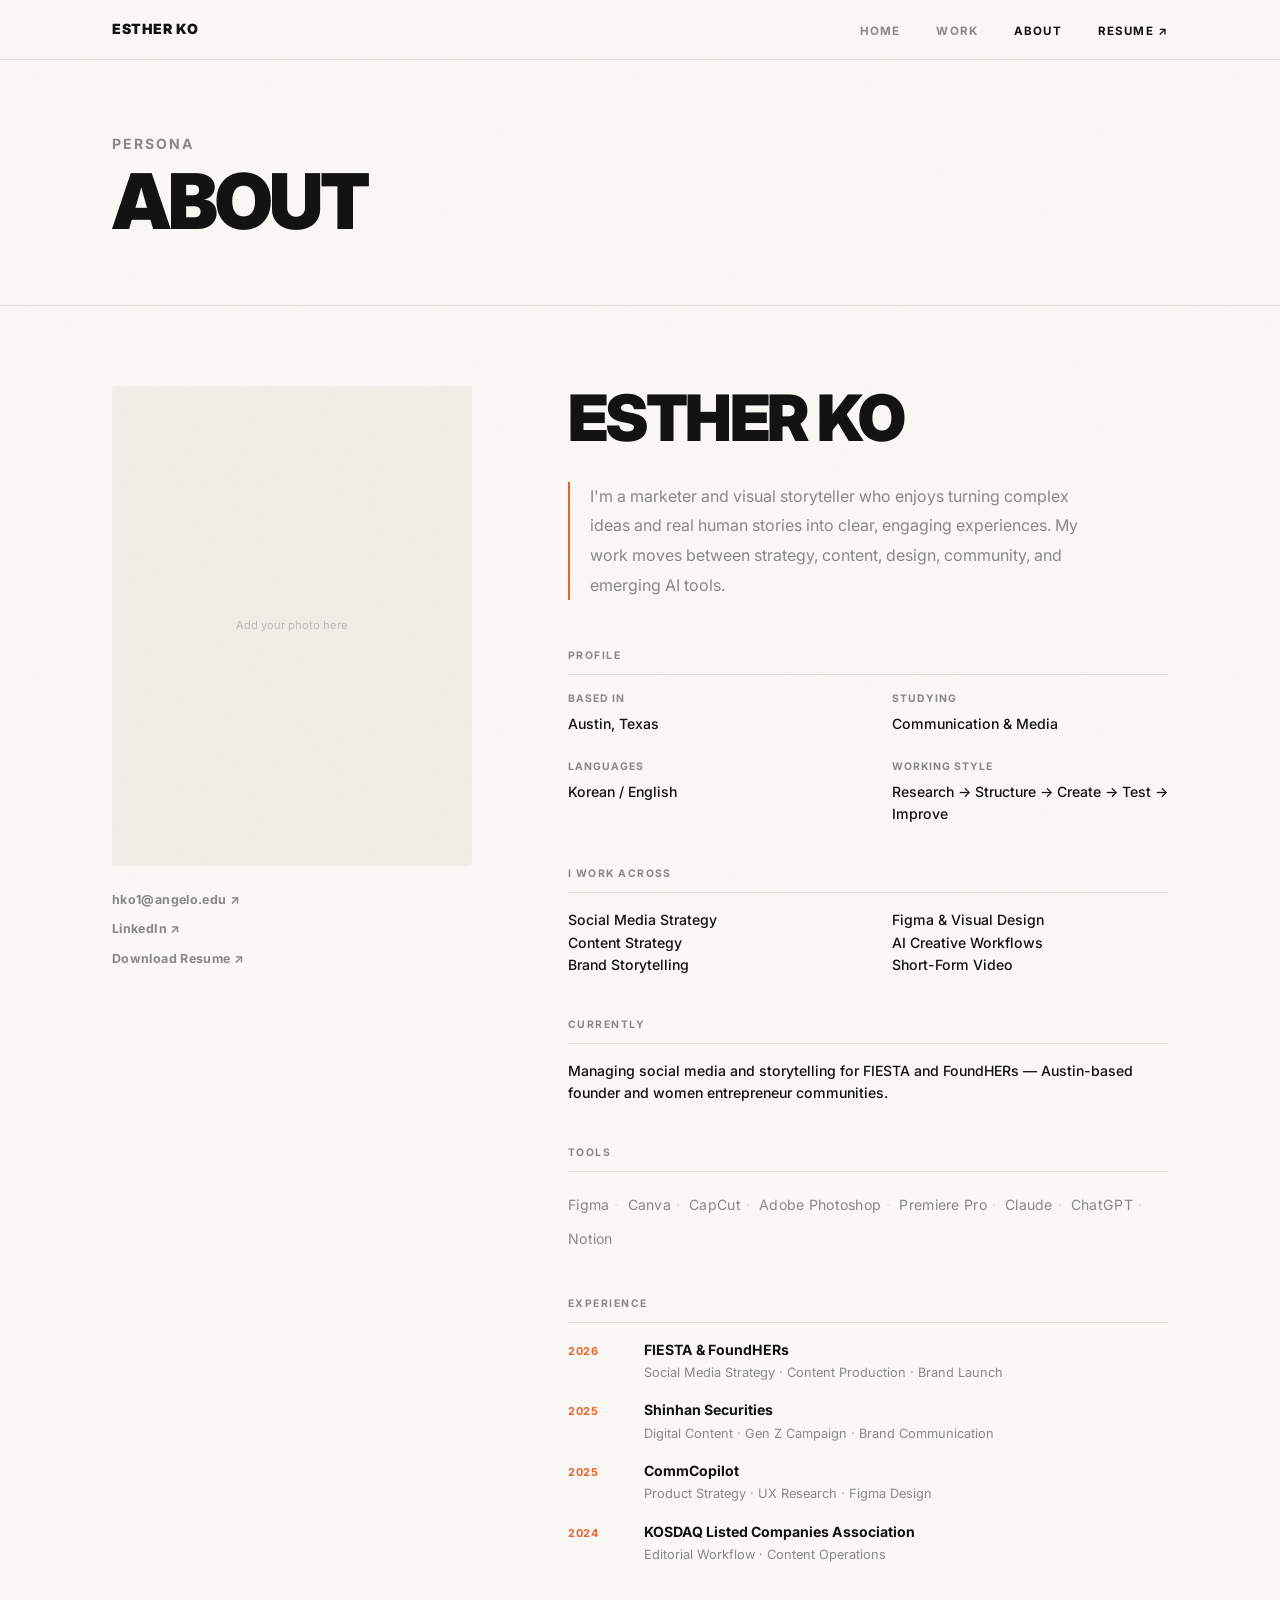
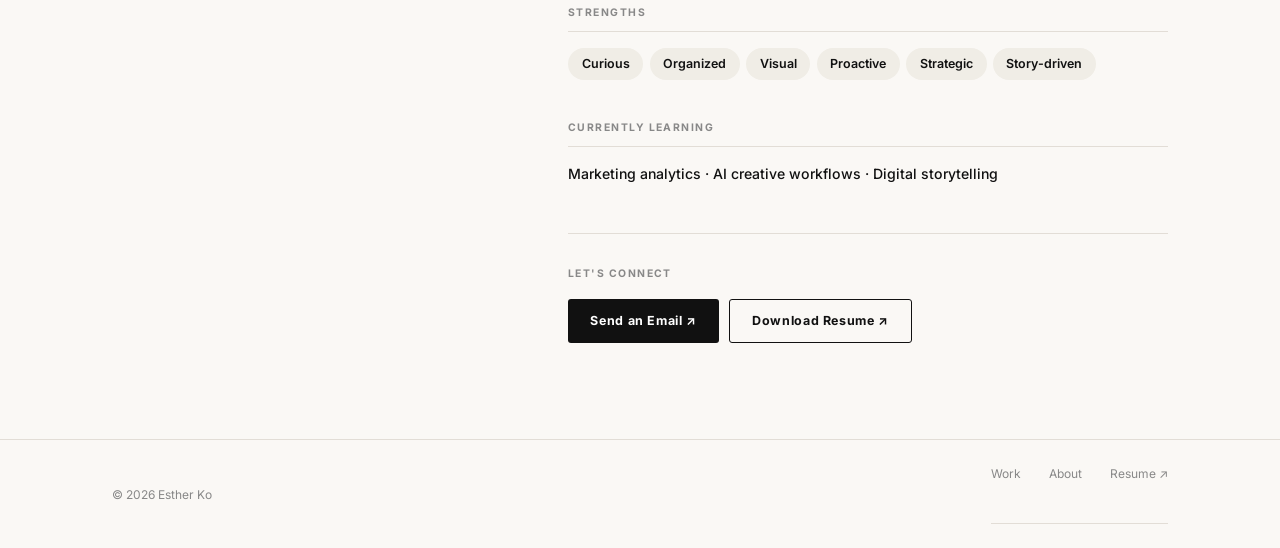
==== about.html @ 371cf126 "Build full portfolio site: 10 pages, editorial design, Behance-inspired - Editorial design: warm pap" ====
<!DOCTYPE html>
<html lang="en">
<head>
  <meta charset="UTF-8" />
  <meta name="viewport" content="width=device-width, initial-scale=1.0" />
  <title>About — Esther Ko</title>
  <link rel="stylesheet" href="style.css" />
</head>
<body>

  <nav>
    <div class="container nav-inner">
      <a href="index.html" class="nav-logo">Esther Ko</a>
      <ul class="nav-links" id="nav-menu">
        <li><a href="index.html">HOME</a></li>
        <li><a href="work.html">WORK</a></li>
        <li><a href="about.html" class="active">ABOUT</a></li>
        <li><a href="resume.pdf" target="_blank" class="nav-resume">RESUME ↗</a></li>
      </ul>
      <button class="nav-toggle" id="nav-toggle" aria-label="Menu">☰</button>
    </div>
  </nav>

  <!-- Page Hero -->
  <section class="page-hero">
    <div class="container">
      <p class="eyebrow">Persona</p>
      <h1>ABOUT</h1>
    </div>
  </section>

  <!-- Persona Layout -->
  <div class="container">
    <div class="about-persona">

      <!-- Photo sidebar (sticky) -->
      <div class="persona-photo">
        <div class="persona-img">Add your photo here</div>
        <div class="persona-sidebar-links">
          <a href="mailto:hko1@angelo.edu">hko1@angelo.edu ↗</a>
          <a href="https://linkedin.com/in/your-linkedin" target="_blank">LinkedIn ↗</a>
          <a href="resume.pdf" target="_blank">Download Resume ↗</a>
        </div>
      </div>

      <!-- Main content -->
      <div class="persona-content">

        <h1>ESTHER KO</h1>

        <p class="persona-intro">
          I'm a marketer and visual storyteller who enjoys turning complex ideas
          and real human stories into clear, engaging experiences. My work moves
          between strategy, content, design, community, and emerging AI tools.
        </p>

        <!-- Quick info -->
        <div class="persona-block">
          <p class="persona-block-title">Profile</p>
          <div class="persona-info-grid">
            <div>
              <p class="pi-label">Based In</p>
              <p class="pi-value">Austin, Texas</p>
            </div>
            <div>
              <p class="pi-label">Studying</p>
              <p class="pi-value">Communication & Media</p>
            </div>
            <div>
              <p class="pi-label">Languages</p>
              <p class="pi-value">Korean / English</p>
            </div>
            <div>
              <p class="pi-label">Working Style</p>
              <p class="pi-value">Research → Structure → Create → Test → Improve</p>
            </div>
          </div>
        </div>

        <!-- I work across -->
        <div class="persona-block">
          <p class="persona-block-title">I Work Across</p>
          <div class="persona-info-grid">
            <div>
              <p class="pi-value">Social Media Strategy</p>
              <p class="pi-value">Content Strategy</p>
              <p class="pi-value">Brand Storytelling</p>
            </div>
            <div>
              <p class="pi-value">Figma & Visual Design</p>
              <p class="pi-value">AI Creative Workflows</p>
              <p class="pi-value">Short-Form Video</p>
            </div>
          </div>
        </div>

        <!-- Currently -->
        <div class="persona-block">
          <p class="persona-block-title">Currently</p>
          <p class="pi-value">Managing social media and storytelling for FIESTA and FoundHERs — Austin-based founder and women entrepreneur communities.</p>
        </div>

        <!-- Tools -->
        <div class="persona-block">
          <p class="persona-block-title">Tools</p>
          <p class="persona-tools">
            Figma<span class="tool-sep">·</span>
            Canva<span class="tool-sep">·</span>
            CapCut<span class="tool-sep">·</span>
            Adobe Photoshop<span class="tool-sep">·</span>
            Premiere Pro<span class="tool-sep">·</span>
            Claude<span class="tool-sep">·</span>
            ChatGPT<span class="tool-sep">·</span>
            Notion
          </p>
        </div>

        <!-- Experience -->
        <div class="persona-block">
          <p class="persona-block-title">Experience</p>
          <div class="exp-timeline">
            <div class="exp-row">
              <span class="exp-year">2026</span>
              <div class="exp-detail">
                <p class="exp-org">FIESTA & FoundHERs</p>
                <p class="exp-role">Social Media Strategy · Content Production · Brand Launch</p>
              </div>
            </div>
            <div class="exp-row">
              <span class="exp-year">2025</span>
              <div class="exp-detail">
                <p class="exp-org">Shinhan Securities</p>
                <p class="exp-role">Digital Content · Gen Z Campaign · Brand Communication</p>
              </div>
            </div>
            <div class="exp-row">
              <span class="exp-year">2025</span>
              <div class="exp-detail">
                <p class="exp-org">CommCopilot</p>
                <p class="exp-role">Product Strategy · UX Research · Figma Design</p>
              </div>
            </div>
            <div class="exp-row">
              <span class="exp-year">2024</span>
              <div class="exp-detail">
                <p class="exp-org">KOSDAQ Listed Companies Association</p>
                <p class="exp-role">Editorial Workflow · Content Operations</p>
              </div>
            </div>
          </div>
        </div>

        <!-- Strengths -->
        <div class="persona-block">
          <p class="persona-block-title">Strengths</p>
          <div class="strength-list">
            <span class="strength-tag">Curious</span>
            <span class="strength-tag">Organized</span>
            <span class="strength-tag">Visual</span>
            <span class="strength-tag">Proactive</span>
            <span class="strength-tag">Strategic</span>
            <span class="strength-tag">Story-driven</span>
          </div>
        </div>

        <!-- Currently learning -->
        <div class="persona-block">
          <p class="persona-block-title">Currently Learning</p>
          <p class="pi-value">Marketing analytics · AI creative workflows · Digital storytelling</p>
        </div>

        <!-- CTA -->
        <div class="persona-cta">
          <p class="eyebrow">Let's connect</p>
          <div class="persona-cta-links">
            <a href="mailto:hko1@angelo.edu" class="btn btn-primary">Send an Email ↗</a>
            <a href="resume.pdf" target="_blank" class="btn btn-outline">Download Resume ↗</a>
          </div>
        </div>

      </div>
    </div>
  </div>

  <footer>
    <div class="container footer-inner">
      <span>© 2026 Esther Ko</span>
      <nav class="footer-nav">
        <a href="work.html">Work</a>
        <a href="about.html">About</a>
        <a href="resume.pdf" target="_blank">Resume ↗</a>
      </nav>
    </div>
  </footer>

  <script>
    const toggle = document.getElementById('nav-toggle');
    const menu   = document.getElementById('nav-menu');
    toggle.addEventListener('click', () => menu.classList.toggle('open'));
  </script>

</body>
</html>
---- style.css ----
@import url('https://fonts.googleapis.com/css2?family=Inter:ital,wght@0,300;0,400;0,500;0,600;0,700;0,800;0,900;1,400&display=swap');

/* ── Variables ── */
:root {
  --bg:      #FAF8F5;
  --fg:      #111111;
  --muted:   #888888;
  --accent:  #E8622A;
  --border:  #E2DDD6;
  --white:   #FFFFFF;
  --warm:    #F0EDE6;
  --font:    'Inter', system-ui, -apple-system, sans-serif;
  --nav-h:   60px;
  --max-w:   1120px;
  --pad:     2rem;
}

/* ── Reset ── */
*, *::before, *::after { box-sizing: border-box; margin: 0; padding: 0; }
html { scroll-behavior: smooth; }
body {
  font-family: var(--font);
  background: var(--bg);
  color: var(--fg);
  line-height: 1.6;
  -webkit-font-smoothing: antialiased;
}
img { max-width: 100%; height: auto; display: block; }
a { color: inherit; text-decoration: none; }
ul { list-style: none; }
button { cursor: pointer; border: none; background: none; font: inherit; }

/* ── Grain texture overlay ── */
body::before {
  content: '';
  position: fixed;
  inset: 0;
  pointer-events: none;
  z-index: 9998;
  opacity: 0.028;
  background-image: url("data:image/svg+xml,%3Csvg xmlns='http://www.w3.org/2000/svg' width='300' height='300'%3E%3Cfilter id='n'%3E%3CfeTurbulence type='fractalNoise' baseFrequency='0.85' numOctaves='4' stitchTiles='stitch'/%3E%3C/filter%3E%3Crect width='100%25' height='100%25' filter='url(%23n)'/%3E%3C/svg%3E");
  background-size: 300px 300px;
}

/* ── Utilities ── */
.container { max-width: var(--max-w); margin: 0 auto; padding: 0 var(--pad); }
.tag {
  display: inline-block;
  font-size: 0.65rem;
  font-weight: 700;
  letter-spacing: 0.08em;
  text-transform: uppercase;
  color: var(--muted);
  border: 1px solid var(--border);
  padding: 0.2rem 0.55rem;
  border-radius: 2px;
}

/* ── Navigation ── */
nav {
  position: sticky;
  top: 0;
  z-index: 100;
  background: rgba(250, 248, 245, 0.92);
  backdrop-filter: blur(8px);
  border-bottom: 1px solid var(--border);
  height: var(--nav-h);
}
.nav-inner {
  height: 100%;
  display: flex;
  align-items: center;
  justify-content: space-between;
}
.nav-logo {
  font-size: 0.88rem;
  font-weight: 900;
  letter-spacing: 0.04em;
  text-transform: uppercase;
  transition: color 0.15s;
}
.nav-logo:hover { color: var(--accent); }
.nav-links {
  display: flex;
  align-items: center;
  gap: 2.25rem;
}
.nav-links a {
  font-size: 0.72rem;
  font-weight: 700;
  letter-spacing: 0.1em;
  text-transform: uppercase;
  color: var(--muted);
  transition: color 0.15s;
}
.nav-links a:hover,
.nav-links a.active { color: var(--fg); }
.nav-resume { color: var(--fg) !important; }
.nav-resume:hover { color: var(--accent) !important; }
.nav-toggle { display: none; font-size: 1.2rem; color: var(--fg); }

/* ── Buttons ── */
.btn {
  display: inline-flex;
  align-items: center;
  gap: 0.35rem;
  padding: 0.7rem 1.4rem;
  font-size: 0.78rem;
  font-weight: 700;
  letter-spacing: 0.05em;
  border-radius: 3px;
  transition: all 0.15s;
  cursor: pointer;
  white-space: nowrap;
}
.btn-primary { background: var(--fg); color: var(--white); }
.btn-primary:hover { background: #2a2a2a; }
.btn-outline { border: 1.5px solid var(--fg); color: var(--fg); }
.btn-outline:hover { background: var(--fg); color: var(--white); }
.btn-sm { padding: 0.45rem 1rem; font-size: 0.72rem; }
.btn-accent { background: var(--accent); color: var(--white); }
.btn-accent:hover { background: #d4551f; }

/* ── Section label ── */
.eyebrow {
  font-size: 0.65rem;
  font-weight: 700;
  letter-spacing: 0.14em;
  text-transform: uppercase;
  color: var(--muted);
}

/* ─────────────────────────────────────────
   HOME — HERO
───────────────────────────────────────── */
#hero {
  min-height: calc(92vh - var(--nav-h));
  display: grid;
  grid-template-columns: 1fr 340px;
  gap: 4rem;
  align-items: center;
  padding: 5rem 0;
  border-bottom: 1px solid var(--border);
  position: relative;
  overflow: hidden;
}
.hero-text {}
.hero-eyebrow {
  font-size: 0.7rem;
  font-weight: 700;
  letter-spacing: 0.14em;
  text-transform: uppercase;
  color: var(--muted);
  margin-bottom: 1.5rem;
}
.hero-text h1 {
  font-size: clamp(3rem, 7vw, 6rem);
  font-weight: 900;
  letter-spacing: -0.04em;
  line-height: 0.96;
  text-transform: uppercase;
  margin-bottom: 2rem;
}
.hero-text h1 .accent { color: var(--accent); }
.hero-sub {
  font-size: 0.92rem;
  color: var(--muted);
  line-height: 1.8;
  max-width: 420px;
  margin-bottom: 2.5rem;
}
.hero-actions { display: flex; gap: 0.6rem; flex-wrap: wrap; }
.hero-visual {
  aspect-ratio: 3/4;
  background: var(--warm);
  border-radius: 3px;
  overflow: hidden;
  display: flex;
  align-items: center;
  justify-content: center;
  font-size: 0.7rem;
  color: #bbb;
  letter-spacing: 0.04em;
}
.hero-visual img { width: 100%; height: 100%; object-fit: cover; }
.hero-scroll-hint {
  position: absolute;
  bottom: 2rem;
  left: 0;
  font-size: 0.65rem;
  font-weight: 700;
  letter-spacing: 0.12em;
  text-transform: uppercase;
  color: var(--border);
  display: flex;
  align-items: center;
  gap: 0.75rem;
}
.hero-scroll-hint::before { content: ''; display: block; width: 32px; height: 1px; background: var(--border); }

/* ─────────────────────────────────────────
   HOME — SELECTED WORK
───────────────────────────────────────── */
#selected-work {
  padding: 5rem 0;
  border-bottom: 1px solid var(--border);
}
.sw-header {
  display: flex;
  justify-content: space-between;
  align-items: baseline;
  margin-bottom: 3rem;
}
.sw-title {
  font-size: clamp(1.2rem, 2.5vw, 1.6rem);
  font-weight: 900;
  letter-spacing: -0.02em;
}
.sw-link {
  font-size: 0.68rem;
  font-weight: 700;
  letter-spacing: 0.1em;
  text-transform: uppercase;
  color: var(--muted);
  transition: color 0.15s;
}
.sw-link:hover { color: var(--fg); }

/* Editorial asymmetric grid */
.sw-grid {
  display: grid;
  grid-template-columns: 7fr 5fr;
  grid-template-rows: auto auto;
  gap: 4px;
}
.sw-card { display: block; color: inherit; overflow: hidden; position: relative; }
.sw-card:nth-child(1) { grid-column: 1 / -1; } /* FIESTA full width */
.sw-card:nth-child(2) { grid-column: 1; }       /* FoundHERs left 7/12 */
.sw-card:nth-child(3) { grid-column: 2; }       /* Shinhan right 5/12 */
.sw-card:nth-child(4) { grid-column: 1; }       /* CommCopilot */

.sw-thumb {
  aspect-ratio: 16/7;
  background: var(--warm);
  overflow: hidden;
  display: flex;
  align-items: center;
  justify-content: center;
  font-size: 0.7rem;
  color: #ccc;
  position: relative;
}
.sw-card:nth-child(2) .sw-thumb,
.sw-card:nth-child(3) .sw-thumb { aspect-ratio: 4/3; }
.sw-card:nth-child(4) .sw-thumb { aspect-ratio: 16/9; }

.sw-thumb img { width: 100%; height: 100%; object-fit: cover; transition: transform 0.5s ease; }
.sw-card:hover .sw-thumb img { transform: scale(1.04); }
.sw-thumb::after {
  content: '';
  position: absolute;
  inset: 0;
  background: rgba(0,0,0,0);
  transition: background 0.3s;
}
.sw-card:hover .sw-thumb::after { background: rgba(0,0,0,0.06); }

.sw-info {
  padding: 1.1rem 0 1.6rem;
  display: flex;
  flex-direction: column;
  gap: 0.4rem;
}
.sw-meta {
  display: flex;
  justify-content: space-between;
  align-items: center;
}
.sw-num {
  font-size: 0.65rem;
  font-weight: 700;
  letter-spacing: 0.1em;
  color: var(--muted);
}
.sw-arrow {
  font-size: 0.95rem;
  color: var(--muted);
  transition: transform 0.2s, color 0.15s;
}
.sw-card:hover .sw-arrow { transform: translate(3px,-3px); color: var(--accent); }
.sw-name {
  font-size: 1rem;
  font-weight: 800;
  letter-spacing: -0.02em;
  line-height: 1.2;
}
.sw-desc {
  font-size: 0.8rem;
  color: var(--muted);
  line-height: 1.6;
}
.sw-tags { display: flex; flex-wrap: wrap; gap: 0.3rem; }

/* ─────────────────────────────────────────
   HOME — SELECTED IMPACT
───────────────────────────────────────── */
#impact {
  padding: 5rem 0;
  border-bottom: 1px solid var(--border);
}
.impact-header {
  display: flex;
  justify-content: space-between;
  align-items: flex-end;
  margin-bottom: 3.5rem;
}
.impact-note {
  font-size: 0.75rem;
  color: var(--muted);
  max-width: 260px;
  line-height: 1.6;
  text-align: right;
}
.impact-grid {
  display: grid;
  grid-template-columns: repeat(4, 1fr);
  border-left: 1px solid var(--border);
}
.impact-item {
  padding: 0 2.5rem;
  border-right: 1px solid var(--border);
}
.impact-num {
  font-size: clamp(2.8rem, 5vw, 4.5rem);
  font-weight: 900;
  letter-spacing: -0.06em;
  line-height: 1;
  margin-bottom: 0.6rem;
}
.impact-label {
  font-size: 0.7rem;
  font-weight: 700;
  letter-spacing: 0.1em;
  text-transform: uppercase;
  color: var(--muted);
  line-height: 1.5;
}

/* ─────────────────────────────────────────
   HOME — WHAT I DO
───────────────────────────────────────── */
#what-i-do {
  padding: 5rem 0;
  border-bottom: 1px solid var(--border);
}
.wid-inner {
  display: grid;
  grid-template-columns: 220px 1fr;
  gap: 5rem;
  align-items: center;
}
.wid-label {}
.wid-skills {
  font-size: clamp(0.95rem, 1.8vw, 1.2rem);
  font-weight: 700;
  letter-spacing: 0.02em;
  color: var(--fg);
  line-height: 2.2;
  text-transform: uppercase;
}
.wid-skills .sep {
  color: var(--accent);
  margin: 0 0.6rem;
  font-weight: 900;
}

/* ─────────────────────────────────────────
   HOME — CONTACT CTA
───────────────────────────────────────── */
#contact-cta {
  padding: 8rem 0 7rem;
  text-align: center;
}
.cta-pre {
  font-size: 0.68rem;
  font-weight: 700;
  letter-spacing: 0.14em;
  text-transform: uppercase;
  color: var(--muted);
  margin-bottom: 1.5rem;
}
.cta-title {
  font-size: clamp(2rem, 4.5vw, 3.5rem);
  font-weight: 900;
  letter-spacing: -0.04em;
  text-transform: uppercase;
  line-height: 1.08;
  max-width: 740px;
  margin: 0 auto 3rem;
}
.cta-links {
  display: flex;
  justify-content: center;
  gap: 0.5rem;
  flex-wrap: wrap;
}
.cta-links a {
  font-size: 0.8rem;
  font-weight: 700;
  letter-spacing: 0.04em;
  padding: 0.65rem 1.4rem;
  border: 1.5px solid var(--border);
  border-radius: 100px;
  color: var(--muted);
  transition: all 0.15s;
}
.cta-links a:hover { border-color: var(--accent); color: var(--accent); }

/* ── Footer ── */
footer {
  padding: 1.5rem 0;
  border-top: 1px solid var(--border);
}
.footer-inner {
  display: flex;
  justify-content: space-between;
  align-items: center;
  font-size: 0.75rem;
  color: var(--muted);
}
.footer-nav { display: flex; gap: 1.75rem; }
.footer-nav a:hover { color: var(--fg); }

/* ─────────────────────────────────────────
   WORK PAGE
───────────────────────────────────────── */
.page-hero {
  padding: 4.5rem 0 3rem;
  border-bottom: 1px solid var(--border);
}
.page-hero h1 {
  font-size: clamp(2.5rem, 6vw, 5rem);
  font-weight: 900;
  letter-spacing: -0.04em;
  text-transform: uppercase;
  line-height: 1;
  margin: 0.5rem 0 1rem;
}
.page-hero p {
  font-size: 0.88rem;
  color: var(--muted);
  max-width: 420px;
  line-height: 1.7;
}
.page-hero-meta {
  font-size: 0.7rem;
  font-weight: 700;
  letter-spacing: 0.1em;
  text-transform: uppercase;
  color: var(--muted);
  margin-top: 0.5rem;
}

.filter-row {
  padding: 1.1rem 0;
  border-bottom: 1px solid var(--border);
}
.filter-btns { display: flex; gap: 0.4rem; }
.filter-btn {
  font-size: 0.68rem;
  font-weight: 700;
  letter-spacing: 0.07em;
  text-transform: uppercase;
  padding: 0.38rem 0.95rem;
  border: 1.5px solid var(--border);
  border-radius: 100px;
  color: var(--muted);
  background: transparent;
  cursor: pointer;
  transition: all 0.15s;
}
.filter-btn.active,
.filter-btn:hover { border-color: var(--fg); background: var(--fg); color: var(--white); }

.work-index {
  padding: 3rem 0 6rem;
}
.work-row {
  display: grid;
  grid-template-columns: 1fr 1fr;
  gap: 0 4rem;
  align-items: center;
  padding: 3rem 0;
  border-bottom: 1px solid var(--border);
  text-decoration: none;
  color: inherit;
}
.work-row:hover .wr-arrow { transform: translate(4px,-4px); color: var(--accent); }
.work-row:hover .wr-title { color: var(--accent); }
.wr-thumb {
  aspect-ratio: 16/10;
  background: var(--warm);
  border-radius: 2px;
  overflow: hidden;
  display: flex;
  align-items: center;
  justify-content: center;
  font-size: 0.7rem;
  color: #ccc;
}
.wr-thumb img { width: 100%; height: 100%; object-fit: cover; transition: transform 0.4s; }
.work-row:hover .wr-thumb img { transform: scale(1.04); }
.wr-info { display: flex; flex-direction: column; gap: 0.5rem; }
.wr-top { display: flex; justify-content: space-between; align-items: flex-start; }
.wr-num {
  font-size: 0.65rem;
  font-weight: 700;
  letter-spacing: 0.12em;
  color: var(--muted);
}
.wr-arrow {
  font-size: 1rem;
  color: var(--muted);
  transition: transform 0.2s, color 0.15s;
}
.wr-title {
  font-size: clamp(1rem, 2vw, 1.35rem);
  font-weight: 900;
  letter-spacing: -0.03em;
  line-height: 1.15;
  transition: color 0.15s;
}
.wr-desc {
  font-size: 0.82rem;
  color: var(--muted);
  line-height: 1.65;
}
.wr-meta {
  display: flex;
  gap: 1rem;
  margin-top: 0.25rem;
}
.wr-role, .wr-year {
  font-size: 0.68rem;
  font-weight: 700;
  letter-spacing: 0.07em;
  text-transform: uppercase;
  color: var(--muted);
}
.wr-year { color: var(--accent); }
.wr-tags { display: flex; flex-wrap: wrap; gap: 0.3rem; margin-top: 0.2rem; }
.wr-result {
  font-size: 0.78rem;
  font-weight: 700;
  color: var(--fg);
  letter-spacing: -0.01em;
}

/* ─────────────────────────────────────────
   ABOUT PAGE — PERSONA
───────────────────────────────────────── */
.about-persona {
  display: grid;
  grid-template-columns: 360px 1fr;
  gap: 6rem;
  padding: 5rem 0 6rem;
  align-items: start;
}
.persona-photo {
  position: sticky;
  top: calc(var(--nav-h) + 2rem);
}
.persona-img {
  aspect-ratio: 3/4;
  background: var(--warm);
  border-radius: 3px;
  overflow: hidden;
  display: flex;
  align-items: center;
  justify-content: center;
  font-size: 0.7rem;
  color: #bbb;
  margin-bottom: 1.5rem;
}
.persona-img img { width: 100%; height: 100%; object-fit: cover; }
.persona-sidebar-links { display: flex; flex-direction: column; gap: 0.6rem; }
.persona-sidebar-links a {
  font-size: 0.78rem;
  font-weight: 700;
  color: var(--muted);
  transition: color 0.15s;
  letter-spacing: 0.03em;
}
.persona-sidebar-links a:hover { color: var(--accent); }

.persona-content {}
.persona-content h1 {
  font-size: clamp(2.5rem, 5vw, 4rem);
  font-weight: 900;
  letter-spacing: -0.04em;
  text-transform: uppercase;
  line-height: 1.0;
  margin-bottom: 2rem;
}
.persona-intro {
  font-size: 1rem;
  color: var(--muted);
  line-height: 1.85;
  max-width: 520px;
  margin-bottom: 3rem;
  border-left: 2px solid var(--accent);
  padding-left: 1.25rem;
}
.persona-block { margin-bottom: 2.5rem; }
.persona-block-title {
  font-size: 0.65rem;
  font-weight: 700;
  letter-spacing: 0.14em;
  text-transform: uppercase;
  color: var(--muted);
  border-bottom: 1px solid var(--border);
  padding-bottom: 0.6rem;
  margin-bottom: 1rem;
}
.persona-info-grid {
  display: grid;
  grid-template-columns: 1fr 1fr;
  gap: 1.5rem 3rem;
}
.pi-label {
  font-size: 0.65rem;
  font-weight: 700;
  letter-spacing: 0.1em;
  text-transform: uppercase;
  color: var(--muted);
  margin-bottom: 0.3rem;
}
.pi-value {
  font-size: 0.88rem;
  font-weight: 500;
  color: var(--fg);
  line-height: 1.6;
}
.persona-tools {
  font-size: 0.88rem;
  color: var(--muted);
  line-height: 2.4;
  letter-spacing: 0.02em;
}
.persona-tools .tool-sep { color: var(--border); margin: 0 0.3rem; }

.exp-timeline { display: flex; flex-direction: column; gap: 1rem; }
.exp-row {
  display: grid;
  grid-template-columns: 52px 1fr;
  gap: 1.5rem;
  align-items: baseline;
}
.exp-year {
  font-size: 0.68rem;
  font-weight: 700;
  letter-spacing: 0.06em;
  color: var(--accent);
}
.exp-detail {}
.exp-org {
  font-size: 0.88rem;
  font-weight: 700;
  color: var(--fg);
}
.exp-role {
  font-size: 0.8rem;
  color: var(--muted);
  margin-top: 0.1rem;
}

.strength-list { display: flex; flex-wrap: wrap; gap: 0.4rem; }
.strength-tag {
  font-size: 0.78rem;
  font-weight: 600;
  padding: 0.35rem 0.85rem;
  background: var(--warm);
  border-radius: 100px;
  color: var(--fg);
}

.persona-cta {
  margin-top: 3rem;
  padding-top: 2rem;
  border-top: 1px solid var(--border);
}
.persona-cta-links { display: flex; gap: 0.6rem; flex-wrap: wrap; margin-top: 1rem; }

/* ─────────────────────────────────────────
   PROJECT CASE STUDY
───────────────────────────────────────── */
.back-bar {
  padding: 0.9rem 0;
  border-bottom: 1px solid var(--border);
}
.back-link {
  font-size: 0.68rem;
  font-weight: 700;
  letter-spacing: 0.1em;
  text-transform: uppercase;
  color: var(--muted);
  display: inline-flex;
  align-items: center;
  gap: 0.4rem;
  transition: color 0.15s;
}
.back-link:hover { color: var(--fg); }

.project-hero {
  padding: 5rem 0 3.5rem;
  border-bottom: 1px solid var(--border);
}
.project-hero h1 {
  font-size: clamp(2.2rem, 5.5vw, 4.2rem);
  font-weight: 900;
  letter-spacing: -0.04em;
  text-transform: uppercase;
  line-height: 1.0;
  max-width: 860px;
  margin: 0.5rem 0 1.25rem;
}
.project-subtitle {
  font-size: 1rem;
  color: var(--muted);
  max-width: 580px;
  line-height: 1.75;
  margin-bottom: 3rem;
}
.project-meta {
  display: grid;
  grid-template-columns: repeat(5, 1fr);
  gap: 0;
  padding-top: 2rem;
  border-top: 1px solid var(--border);
}
.meta-item {
  padding-right: 2rem;
  border-right: 1px solid var(--border);
}
.meta-item + .meta-item { padding-left: 2rem; }
.meta-label {
  font-size: 0.62rem;
  font-weight: 700;
  letter-spacing: 0.13em;
  text-transform: uppercase;
  color: var(--muted);
  margin-bottom: 0.4rem;
}
.meta-value {
  font-size: 0.82rem;
  font-weight: 500;
  line-height: 1.6;
  color: var(--fg);
}

.project-cover {
  width: 100%;
  aspect-ratio: 21/9;
  background: var(--warm);
  display: flex;
  align-items: center;
  justify-content: center;
  font-size: 0.72rem;
  color: #bbb;
  overflow: hidden;
  margin: 4rem 0;
}
.project-cover img { width: 100%; height: 100%; object-fit: cover; }

.project-body {
  max-width: 780px;
  margin: 0 auto;
  padding: 0 var(--pad) 7rem;
}
.ps { margin-bottom: 4.5rem; }
.ps-label {
  font-size: 0.62rem;
  font-weight: 700;
  letter-spacing: 0.14em;
  text-transform: uppercase;
  color: var(--muted);
  border-bottom: 1px solid var(--border);
  padding-bottom: 0.65rem;
  margin-bottom: 1.5rem;
}
.ps p {
  font-size: 0.92rem;
  color: var(--muted);
  line-height: 1.9;
  margin-bottom: 1.25rem;
}
.ps h3 {
  font-size: 0.9rem;
  font-weight: 800;
  color: var(--fg);
  letter-spacing: -0.01em;
  margin: 2rem 0 0.6rem;
}
.ps ul {
  padding-left: 1.25rem;
  display: flex;
  flex-direction: column;
  gap: 0.35rem;
}
.ps ul li {
  font-size: 0.88rem;
  color: var(--muted);
  line-height: 1.7;
  list-style: disc;
}

/* Process */
.process-row {
  display: flex;
  flex-wrap: wrap;
  align-items: center;
  gap: 0.4rem;
  margin: 1.25rem 0;
}
.p-step {
  font-size: 0.75rem;
  font-weight: 700;
  padding: 0.4rem 0.85rem;
  border: 1.5px solid var(--border);
  border-radius: 2px;
  background: var(--white);
  letter-spacing: 0.02em;
}
.p-sep { font-size: 0.75rem; color: var(--accent); font-weight: 900; }

/* Results table */
.results-table {
  width: 100%;
  border-collapse: collapse;
  font-size: 0.85rem;
  margin: 1.25rem 0;
}
.results-table th {
  font-size: 0.62rem;
  font-weight: 700;
  letter-spacing: 0.12em;
  text-transform: uppercase;
  color: var(--muted);
  text-align: left;
  padding: 0.7rem 1.25rem;
  border-bottom: 1.5px solid var(--border);
}
.results-table td {
  padding: 0.95rem 1.25rem;
  border-bottom: 1px solid var(--border);
  color: var(--muted);
}
.results-table td:first-child { color: var(--fg); font-weight: 600; }
.highlight { color: var(--accent) !important; font-weight: 900 !important; }

/* Gallery */
.gallery {
  display: grid;
  grid-template-columns: repeat(3, 1fr);
  gap: 6px;
  margin: 1.25rem 0;
}
.gi {
  background: var(--warm);
  border-radius: 2px;
  overflow: hidden;
  display: flex;
  align-items: center;
  justify-content: center;
  font-size: 0.68rem;
  color: #ccc;
  aspect-ratio: 4/5;
}
.gi img { width: 100%; height: 100%; object-fit: cover; }
.gallery-2 { grid-template-columns: repeat(2, 1fr); }
.gallery-2 .gi { aspect-ratio: 16/10; }
.gallery-note {
  font-size: 0.72rem;
  color: #bbb;
  margin-top: 0.5rem;
  line-height: 1.6;
}

/* Next project */
.next-project {
  padding: 3rem 0;
  border-top: 1px solid var(--border);
  display: flex;
  justify-content: space-between;
  align-items: center;
}
.np-label {
  font-size: 0.65rem;
  font-weight: 700;
  letter-spacing: 0.12em;
  text-transform: uppercase;
  color: var(--muted);
  margin-bottom: 0.4rem;
}
.np-title {
  font-size: 1.25rem;
  font-weight: 900;
  letter-spacing: -0.03em;
  text-transform: uppercase;
  transition: color 0.15s;
}
.next-project a:hover .np-title { color: var(--accent); }

/* ─────────────────────────────────────────
   RESPONSIVE
───────────────────────────────────────── */
@media (max-width: 960px) {
  #hero                    { grid-template-columns: 1fr; }
  .hero-visual             { display: none; }
  .hero-scroll-hint        { display: none; }
  .impact-grid             { grid-template-columns: repeat(2, 1fr); row-gap: 2.5rem; border-left: none; }
  .impact-item             { border-right: none; padding: 0; }
  .wid-inner               { grid-template-columns: 1fr; gap: 1.5rem; }
  .about-persona           { grid-template-columns: 1fr; }
  .persona-photo           { position: static; display: none; }
  .project-meta            { grid-template-columns: repeat(3, 1fr); }
  .meta-item               { border-right: none; padding: 0 !important; margin-bottom: 1.25rem; }
  .work-row                { grid-template-columns: 1fr; gap: 1.25rem; }
  .sw-grid                 { grid-template-columns: 1fr; }
  .sw-card:nth-child(n)    { grid-column: 1; }
  .sw-card:nth-child(1) .sw-thumb { aspect-ratio: 16/9; }
  .gallery                 { grid-template-columns: repeat(2, 1fr); }
}

@media (max-width: 640px) {
  :root { --pad: 1.1rem; }
  .nav-links               { display: none; flex-direction: column; position: fixed; top: var(--nav-h); left: 0; right: 0; z-index: 99; background: var(--bg); padding: 2rem 1.25rem; gap: 1.75rem; border-bottom: 1px solid var(--border); }
  .nav-links.open          { display: flex; }
  .nav-toggle              { display: block; }
  .hero-actions            { flex-direction: column; align-items: flex-start; }
  .impact-grid             { grid-template-columns: 1fr 1fr; gap: 2rem; }
  .project-meta            { grid-template-columns: repeat(2, 1fr); }
  .persona-info-grid       { grid-template-columns: 1fr; }
  .next-project            { flex-direction: column; align-items: flex-start; gap: 1rem; }
  .filter-btns             { flex-wrap: wrap; }
  .footer-inner            { flex-direction: column; gap: 1rem; text-align: center; }
  .footer-nav              { justify-content: center; }
}
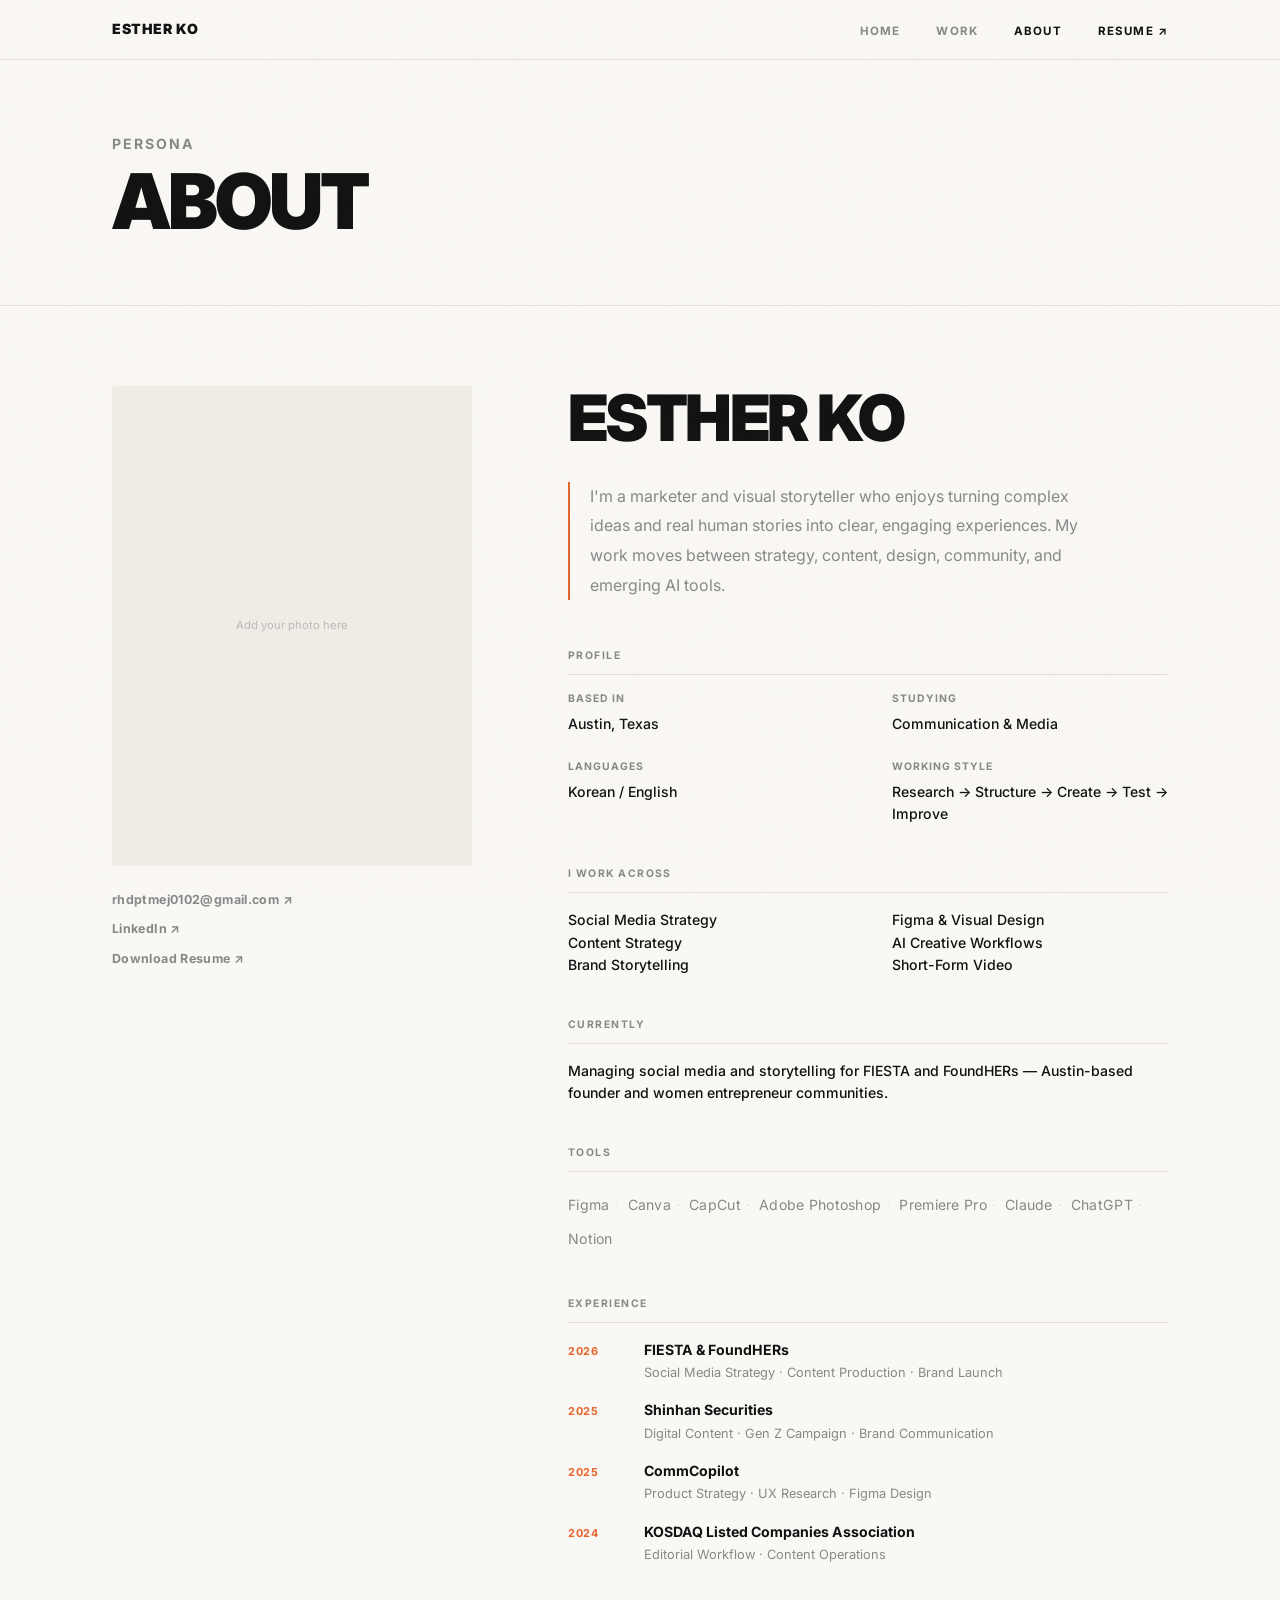
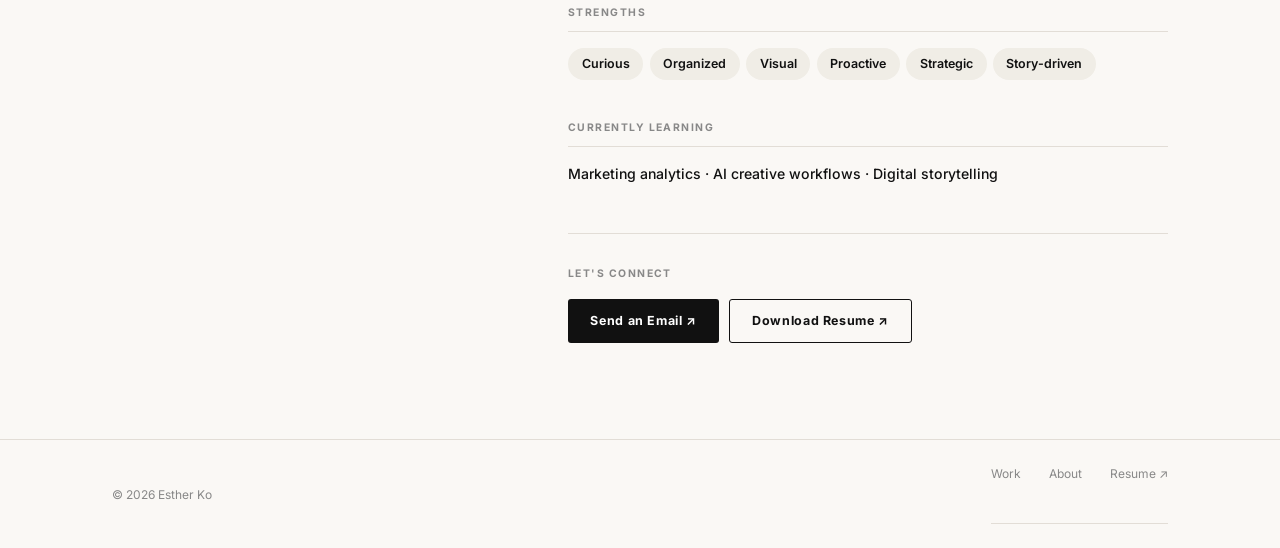
==== commit 85c420c8: "Update contact email, hero headline, and stack Selected Work cards in single column Co-Authored-By: " ====
--- a/about.html
+++ b/about.html
@@ -37,7 +37,7 @@
       <div class="persona-photo">
         <div class="persona-img">Add your photo here</div>
         <div class="persona-sidebar-links">
-          <a href="mailto:hko1@angelo.edu">hko1@angelo.edu ↗</a>
+          <a href="mailto:rhdptmej0102@gmail.com">rhdptmej0102@gmail.com ↗</a>
           <a href="https://linkedin.com/in/your-linkedin" target="_blank">LinkedIn ↗</a>
           <a href="resume.pdf" target="_blank">Download Resume ↗</a>
         </div>
@@ -173,7 +173,7 @@
         <div class="persona-cta">
           <p class="eyebrow">Let's connect</p>
           <div class="persona-cta-links">
-            <a href="mailto:hko1@angelo.edu" class="btn btn-primary">Send an Email ↗</a>
+            <a href="mailto:rhdptmej0102@gmail.com" class="btn btn-primary">Send an Email ↗</a>
             <a href="resume.pdf" target="_blank" class="btn btn-outline">Download Resume ↗</a>
           </div>
         </div>
--- a/style.css
+++ b/style.css
@@ -226,18 +226,13 @@
 }
 .sw-link:hover { color: var(--fg); }
 
-/* Editorial asymmetric grid */
+/* Stacked single-column list, in order */
 .sw-grid {
   display: grid;
-  grid-template-columns: 7fr 5fr;
-  grid-template-rows: auto auto;
+  grid-template-columns: 1fr;
   gap: 4px;
 }
 .sw-card { display: block; color: inherit; overflow: hidden; position: relative; }
-.sw-card:nth-child(1) { grid-column: 1 / -1; } /* FIESTA full width */
-.sw-card:nth-child(2) { grid-column: 1; }       /* FoundHERs left 7/12 */
-.sw-card:nth-child(3) { grid-column: 2; }       /* Shinhan right 5/12 */
-.sw-card:nth-child(4) { grid-column: 1; }       /* CommCopilot */
 
 .sw-thumb {
   aspect-ratio: 16/7;
@@ -250,9 +245,6 @@
   color: #ccc;
   position: relative;
 }
-.sw-card:nth-child(2) .sw-thumb,
-.sw-card:nth-child(3) .sw-thumb { aspect-ratio: 4/3; }
-.sw-card:nth-child(4) .sw-thumb { aspect-ratio: 16/9; }
 
 .sw-thumb img { width: 100%; height: 100%; object-fit: cover; transition: transform 0.5s ease; }
 .sw-card:hover .sw-thumb img { transform: scale(1.04); }
@@ -926,9 +918,6 @@
   .project-meta            { grid-template-columns: repeat(3, 1fr); }
   .meta-item               { border-right: none; padding: 0 !important; margin-bottom: 1.25rem; }
   .work-row                { grid-template-columns: 1fr; gap: 1.25rem; }
-  .sw-grid                 { grid-template-columns: 1fr; }
-  .sw-card:nth-child(n)    { grid-column: 1; }
-  .sw-card:nth-child(1) .sw-thumb { aspect-ratio: 16/9; }
   .gallery                 { grid-template-columns: repeat(2, 1fr); }
 }
 
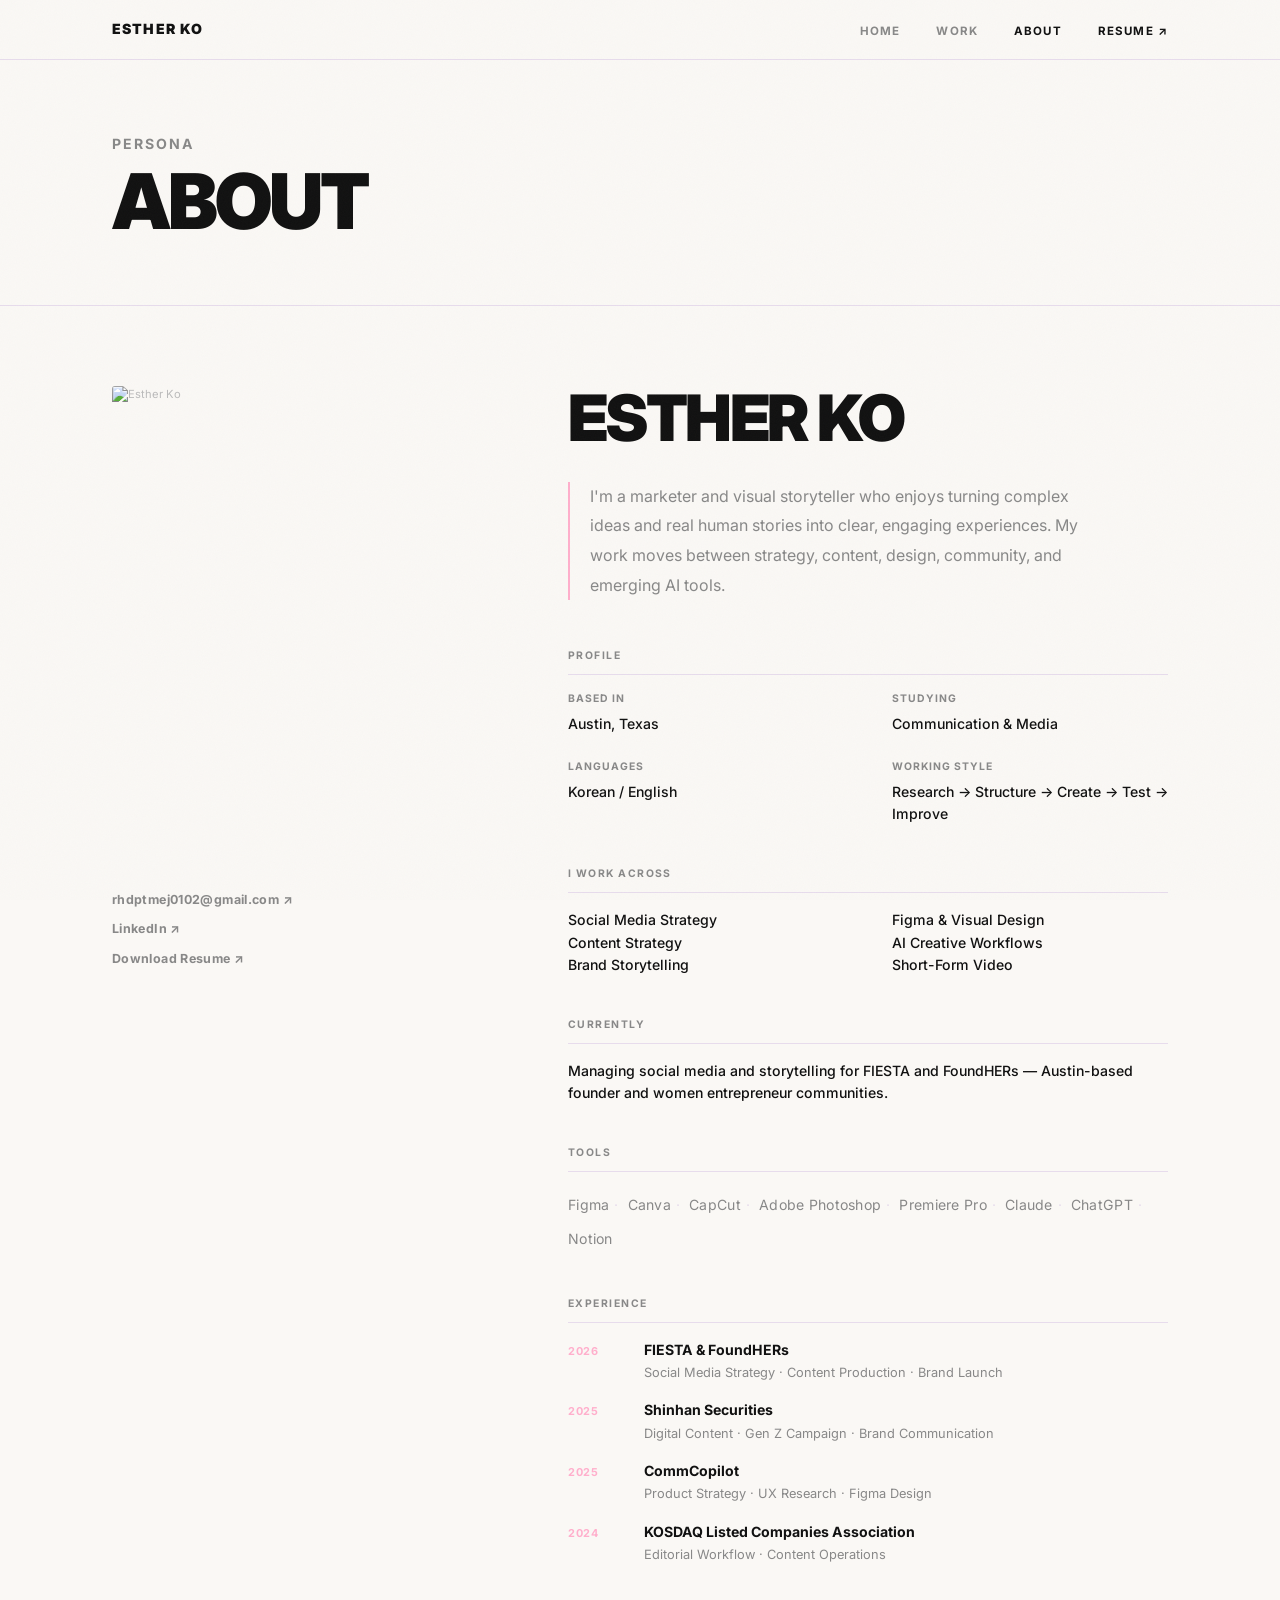
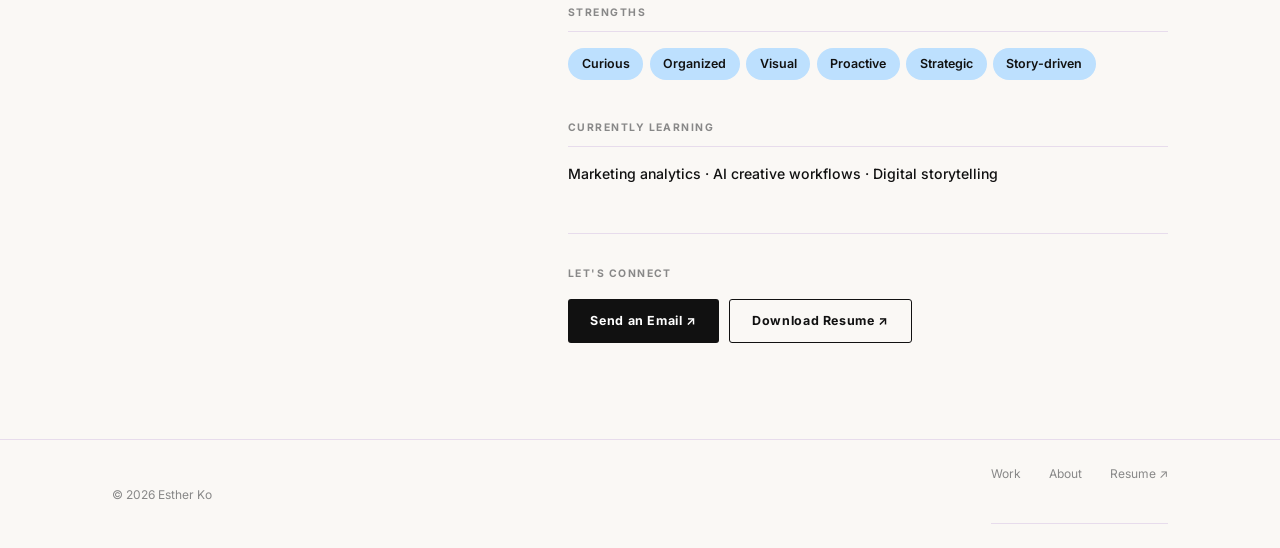
==== commit c373704d: "Switch cover images to PNG, reorder home sections, and refine hero/impact styling Reorders Selected " ====
--- a/about.html
+++ b/about.html
@@ -35,10 +35,10 @@
 
       <!-- Photo sidebar (sticky) -->
       <div class="persona-photo">
-        <div class="persona-img">Add your photo here</div>
+        <div class="persona-img"><img src="images/about.png" alt="Esther Ko"></div>
         <div class="persona-sidebar-links">
           <a href="mailto:rhdptmej0102@gmail.com">rhdptmej0102@gmail.com ↗</a>
-          <a href="https://linkedin.com/in/your-linkedin" target="_blank">LinkedIn ↗</a>
+          <a href="https://www.linkedin.com/in/hyunkyung-esther-ko/" target="_blank">LinkedIn ↗</a>
           <a href="resume.pdf" target="_blank">Download Resume ↗</a>
         </div>
       </div>
--- a/style.css
+++ b/style.css
@@ -5,10 +5,15 @@
   --bg:      #FAF8F5;
   --fg:      #111111;
   --muted:   #888888;
-  --accent:  #E8622A;
-  --border:  #E2DDD6;
+  --accent:  #FFAFCC;
+  --border:  #E7DCEC;
   --white:   #FFFFFF;
-  --warm:    #F0EDE6;
+  --warm:    #BDE0FE;
+  --pastel-1: #CDB4DB;
+  --pastel-2: #FFC8DD;
+  --pastel-3: #FFAFCC;
+  --pastel-4: #BDE0FE;
+  --pastel-5: #A2D2FF;
   --font:    'Inter', system-ui, -apple-system, sans-serif;
   --nav-h:   60px;
   --max-w:   1120px;
@@ -50,11 +55,17 @@
   font-weight: 700;
   letter-spacing: 0.08em;
   text-transform: uppercase;
-  color: var(--muted);
-  border: 1px solid var(--border);
-  padding: 0.2rem 0.55rem;
-  border-radius: 2px;
-}
+  color: var(--fg);
+  background: var(--pastel-4);
+  border: none;
+  padding: 0.3rem 0.75rem;
+  border-radius: 100px;
+}
+.tag:nth-child(5n+1) { background: var(--pastel-1); }
+.tag:nth-child(5n+2) { background: var(--pastel-2); }
+.tag:nth-child(5n+3) { background: var(--pastel-3); }
+.tag:nth-child(5n+4) { background: var(--pastel-4); }
+.tag:nth-child(5n+5) { background: var(--pastel-5); }
 
 /* ── Navigation ── */
 nav {
@@ -75,7 +86,7 @@
 .nav-logo {
   font-size: 0.88rem;
   font-weight: 900;
-  letter-spacing: 0.04em;
+  letter-spacing: 0.08em;
   text-transform: uppercase;
   transition: color 0.15s;
 }
@@ -118,8 +129,8 @@
 .btn-outline { border: 1.5px solid var(--fg); color: var(--fg); }
 .btn-outline:hover { background: var(--fg); color: var(--white); }
 .btn-sm { padding: 0.45rem 1rem; font-size: 0.72rem; }
-.btn-accent { background: var(--accent); color: var(--white); }
-.btn-accent:hover { background: #d4551f; }
+.btn-accent { background: var(--accent); color: var(--fg); }
+.btn-accent:hover { background: var(--pastel-5); }
 
 /* ── Section label ── */
 .eyebrow {
@@ -136,8 +147,8 @@
 #hero {
   min-height: calc(92vh - var(--nav-h));
   display: grid;
-  grid-template-columns: 1fr 340px;
-  gap: 4rem;
+  grid-template-columns: 1fr 460px;
+  gap: 3rem;
   align-items: center;
   padding: 5rem 0;
   border-bottom: 1px solid var(--border);
@@ -156,8 +167,8 @@
 .hero-text h1 {
   font-size: clamp(3rem, 7vw, 6rem);
   font-weight: 900;
-  letter-spacing: -0.04em;
-  line-height: 0.96;
+  letter-spacing: -0.01em;
+  line-height: 1.05;
   text-transform: uppercase;
   margin-bottom: 2rem;
 }
@@ -172,7 +183,7 @@
 .hero-actions { display: flex; gap: 0.6rem; flex-wrap: wrap; }
 .hero-visual {
   aspect-ratio: 3/4;
-  background: var(--warm);
+  background: transparent;
   border-radius: 3px;
   overflow: hidden;
   display: flex;
@@ -182,7 +193,7 @@
   color: #bbb;
   letter-spacing: 0.04em;
 }
-.hero-visual img { width: 100%; height: 100%; object-fit: cover; }
+.hero-visual img { width: 100%; height: 100%; object-fit: contain; }
 .hero-scroll-hint {
   position: absolute;
   bottom: 2rem;
@@ -214,7 +225,7 @@
 .sw-title {
   font-size: clamp(1.2rem, 2.5vw, 1.6rem);
   font-weight: 900;
-  letter-spacing: -0.02em;
+  letter-spacing: -0.01em;
 }
 .sw-link {
   font-size: 0.68rem;
@@ -245,6 +256,10 @@
   color: #ccc;
   position: relative;
 }
+.sw-card:nth-child(1) .sw-thumb { background: var(--pastel-1); }
+.sw-card:nth-child(2) .sw-thumb { background: var(--pastel-2); }
+.sw-card:nth-child(3) .sw-thumb { background: var(--pastel-3); }
+.sw-card:nth-child(4) .sw-thumb { background: var(--pastel-4); }
 
 .sw-thumb img { width: 100%; height: 100%; object-fit: cover; transition: transform 0.5s ease; }
 .sw-card:hover .sw-thumb img { transform: scale(1.04); }
@@ -321,6 +336,7 @@
 .impact-item {
   padding: 0 2.5rem;
   border-right: 1px solid var(--border);
+  text-align: center;
 }
 .impact-num {
   font-size: clamp(2.8rem, 5vw, 4.5rem);
@@ -328,6 +344,7 @@
   letter-spacing: -0.06em;
   line-height: 1;
   margin-bottom: 0.6rem;
+  color: #FF3D7F;
 }
 .impact-label {
   font-size: 0.7rem;
@@ -384,9 +401,9 @@
 .cta-title {
   font-size: clamp(2rem, 4.5vw, 3.5rem);
   font-weight: 900;
-  letter-spacing: -0.04em;
-  text-transform: uppercase;
-  line-height: 1.08;
+  letter-spacing: -0.01em;
+  text-transform: uppercase;
+  line-height: 1.15;
   max-width: 740px;
   margin: 0 auto 3rem;
 }
@@ -564,7 +581,7 @@
 }
 .persona-img {
   aspect-ratio: 3/4;
-  background: var(--warm);
+  background: transparent;
   border-radius: 3px;
   overflow: hidden;
   display: flex;
@@ -574,7 +591,7 @@
   color: #bbb;
   margin-bottom: 1.5rem;
 }
-.persona-img img { width: 100%; height: 100%; object-fit: cover; }
+.persona-img img { width: 100%; height: 100%; object-fit: contain; }
 .persona-sidebar-links { display: flex; flex-direction: column; gap: 0.6rem; }
 .persona-sidebar-links a {
   font-size: 0.78rem;
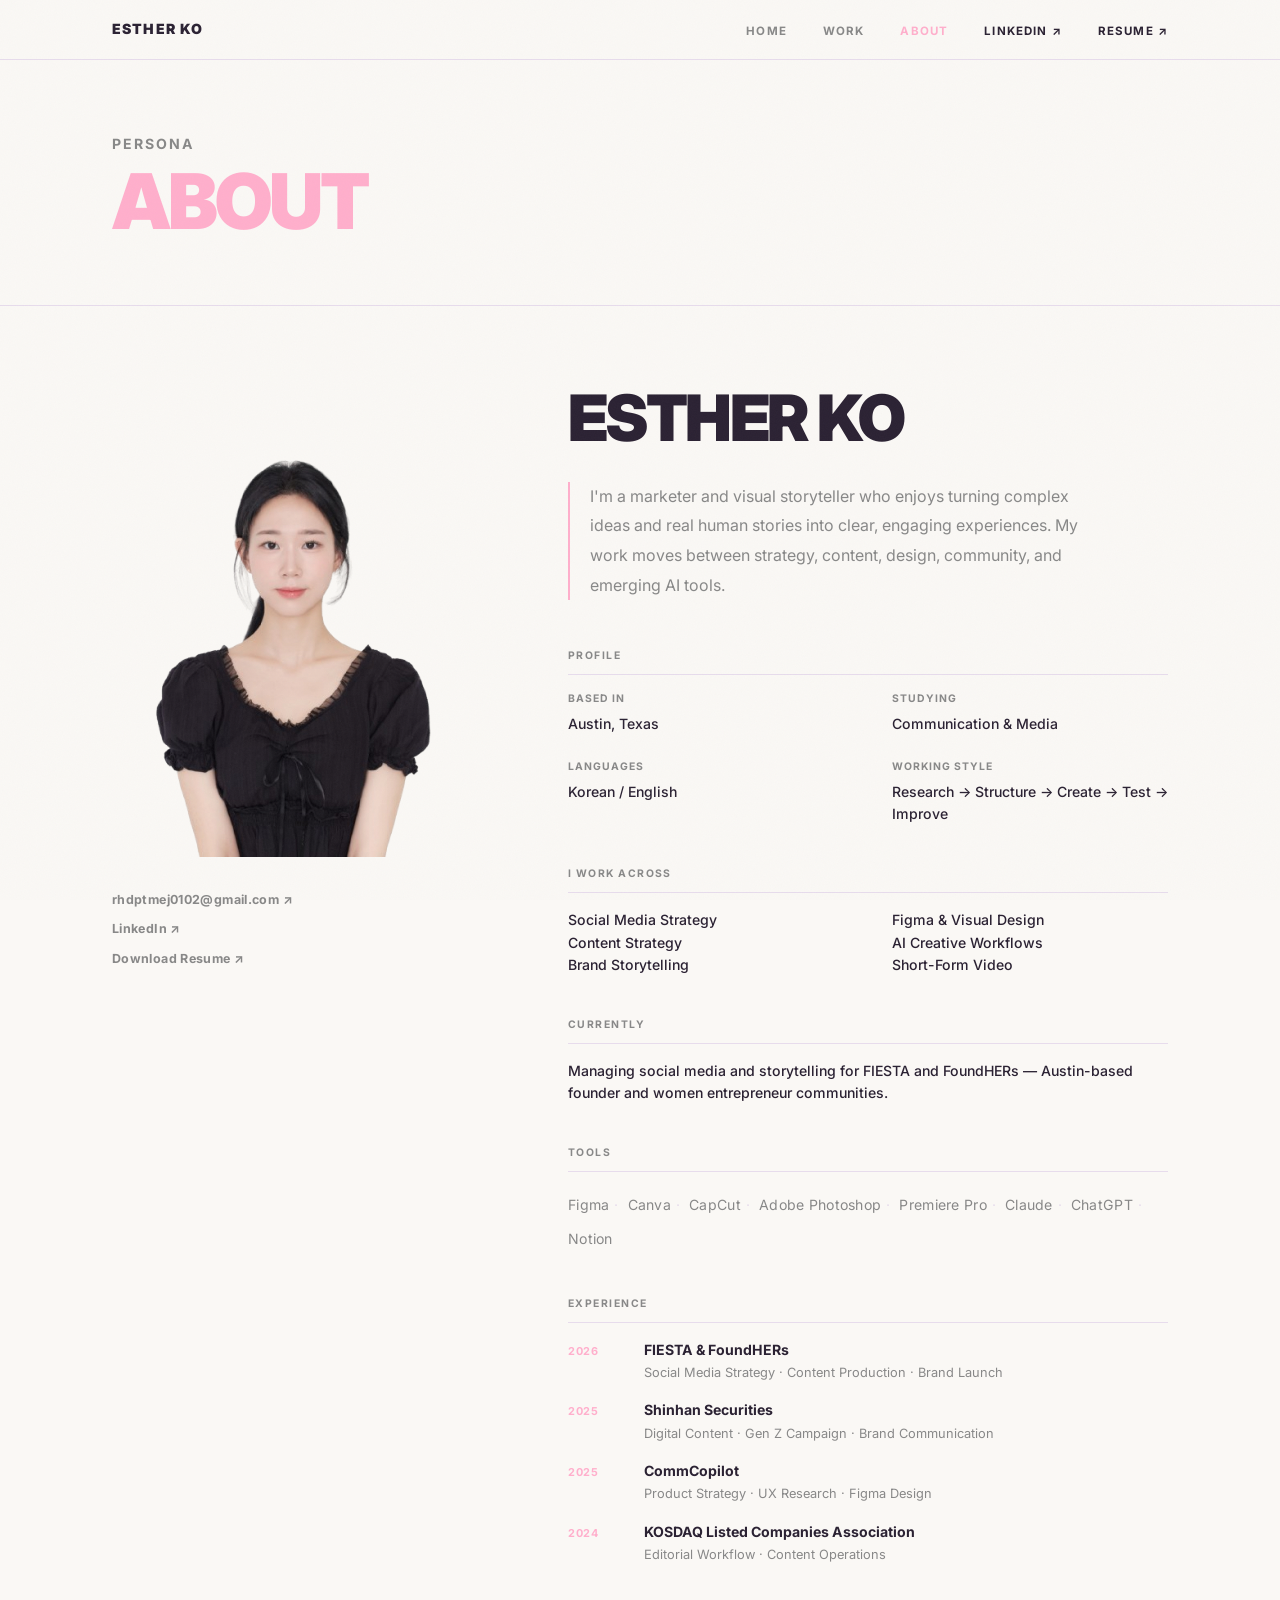
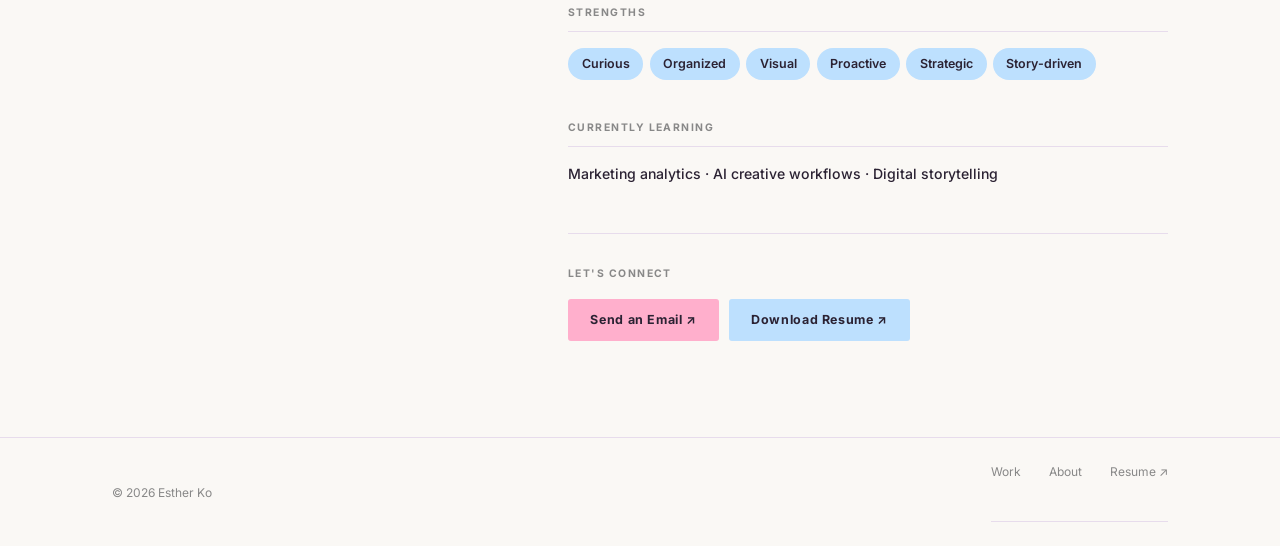
==== commit 60137717: "Add real project photos/videos, image lightboxes, and site-wide UI polish - Adds first real assets: " ====
--- a/about.html
+++ b/about.html
@@ -15,6 +15,7 @@
         <li><a href="index.html">HOME</a></li>
         <li><a href="work.html">WORK</a></li>
         <li><a href="about.html" class="active">ABOUT</a></li>
+        <li><a href="https://www.linkedin.com/in/hyunkyung-esther-ko/" target="_blank" class="nav-linkedin">LINKEDIN ↗</a></li>
         <li><a href="resume.pdf" target="_blank" class="nav-resume">RESUME ↗</a></li>
       </ul>
       <button class="nav-toggle" id="nav-toggle" aria-label="Menu">☰</button>
@@ -35,7 +36,7 @@
 
       <!-- Photo sidebar (sticky) -->
       <div class="persona-photo">
-        <div class="persona-img"><img src="images/about.png" alt="Esther Ko"></div>
+        <div class="persona-img"><img src="images/hero.png" alt="Esther Ko"></div>
         <div class="persona-sidebar-links">
           <a href="mailto:rhdptmej0102@gmail.com">rhdptmej0102@gmail.com ↗</a>
           <a href="https://www.linkedin.com/in/hyunkyung-esther-ko/" target="_blank">LinkedIn ↗</a>
--- a/style.css
+++ b/style.css
@@ -3,7 +3,7 @@
 /* ── Variables ── */
 :root {
   --bg:      #FAF8F5;
-  --fg:      #111111;
+  --fg:      #2B2233;
   --muted:   #888888;
   --accent:  #FFAFCC;
   --border:  #E7DCEC;
@@ -104,10 +104,12 @@
   color: var(--muted);
   transition: color 0.15s;
 }
-.nav-links a:hover,
-.nav-links a.active { color: var(--fg); }
-.nav-resume { color: var(--fg) !important; }
-.nav-resume:hover { color: var(--accent) !important; }
+.nav-links a:hover { color: var(--fg); }
+.nav-links a.active { color: var(--accent); }
+.nav-resume,
+.nav-linkedin { color: var(--fg) !important; }
+.nav-resume:hover,
+.nav-linkedin:hover { color: var(--accent) !important; }
 .nav-toggle { display: none; font-size: 1.2rem; color: var(--fg); }
 
 /* ── Buttons ── */
@@ -124,10 +126,10 @@
   cursor: pointer;
   white-space: nowrap;
 }
-.btn-primary { background: var(--fg); color: var(--white); }
-.btn-primary:hover { background: #2a2a2a; }
-.btn-outline { border: 1.5px solid var(--fg); color: var(--fg); }
-.btn-outline:hover { background: var(--fg); color: var(--white); }
+.btn-primary { background: var(--accent); color: var(--fg); }
+.btn-primary:hover { background: var(--pastel-5); }
+.btn-outline { background: var(--pastel-4); color: var(--fg); border: none; }
+.btn-outline:hover { background: var(--pastel-1); }
 .btn-sm { padding: 0.45rem 1rem; font-size: 0.72rem; }
 .btn-accent { background: var(--accent); color: var(--fg); }
 .btn-accent:hover { background: var(--pastel-5); }
@@ -146,16 +148,84 @@
 ───────────────────────────────────────── */
 #hero {
   min-height: calc(92vh - var(--nav-h));
+  display: flex;
+  align-items: center;
+  border-bottom: 1px solid var(--border);
+  position: relative;
+  overflow: hidden;
+}
+.hero-inner {
   display: grid;
   grid-template-columns: 1fr 460px;
   gap: 3rem;
   align-items: center;
   padding: 5rem 0;
-  border-bottom: 1px solid var(--border);
   position: relative;
-  overflow: hidden;
-}
-.hero-text {}
+  z-index: 1;
+}
+.hero-text { position: relative; z-index: 1; }
+
+/* Floating pastel blobs behind the hero content */
+.hero-blob {
+  position: absolute;
+  border-radius: 50%;
+  filter: blur(70px);
+  opacity: 0.55;
+  z-index: 0;
+  pointer-events: none;
+  will-change: transform;
+}
+.hero-blob-1 {
+  width: 30vw;
+  height: 30vw;
+  max-width: 480px;
+  max-height: 480px;
+  min-width: 260px;
+  min-height: 260px;
+  background: var(--pastel-5);
+  top: -10%;
+  left: 2%;
+  animation: heroBlob1 22s ease-in-out infinite alternate;
+}
+.hero-blob-2 {
+  width: 26vw;
+  height: 26vw;
+  max-width: 400px;
+  max-height: 400px;
+  min-width: 220px;
+  min-height: 220px;
+  background: var(--pastel-3);
+  bottom: -12%;
+  left: 46%;
+  animation: heroBlob2 26s ease-in-out infinite alternate;
+}
+.hero-blob-3 {
+  width: 22vw;
+  height: 22vw;
+  max-width: 340px;
+  max-height: 340px;
+  min-width: 200px;
+  min-height: 200px;
+  background: var(--pastel-1);
+  top: 18%;
+  right: 3%;
+  animation: heroBlob3 20s ease-in-out infinite alternate;
+}
+@keyframes heroBlob1 {
+  0%   { transform: translate(0, 0) scale(1); }
+  100% { transform: translate(40px, 50px) scale(1.08); }
+}
+@keyframes heroBlob2 {
+  0%   { transform: translate(0, 0) scale(1); }
+  100% { transform: translate(-50px, -30px) scale(0.94); }
+}
+@keyframes heroBlob3 {
+  0%   { transform: translate(0, 0) scale(1); }
+  100% { transform: translate(-35px, 45px) scale(1.1); }
+}
+@media (prefers-reduced-motion: reduce) {
+  .hero-blob { animation: none; }
+}
 .hero-eyebrow {
   font-size: 0.7rem;
   font-weight: 700;
@@ -180,7 +250,7 @@
   max-width: 420px;
   margin-bottom: 2.5rem;
 }
-.hero-actions { display: flex; gap: 0.6rem; flex-wrap: wrap; }
+.hero-actions { display: flex; align-items: center; gap: 0.6rem; flex-wrap: wrap; }
 .hero-visual {
   aspect-ratio: 3/4;
   background: transparent;
@@ -192,12 +262,15 @@
   font-size: 0.7rem;
   color: #bbb;
   letter-spacing: 0.04em;
+  position: relative;
+  z-index: 1;
 }
 .hero-visual img { width: 100%; height: 100%; object-fit: contain; }
 .hero-scroll-hint {
   position: absolute;
   bottom: 2rem;
   left: 0;
+  z-index: 1;
   font-size: 0.65rem;
   font-weight: 700;
   letter-spacing: 0.12em;
@@ -255,6 +328,8 @@
   font-size: 0.7rem;
   color: #ccc;
   position: relative;
+  border-radius: 16px;
+  transition: box-shadow 0.35s ease, transform 0.35s ease;
 }
 .sw-card:nth-child(1) .sw-thumb { background: var(--pastel-1); }
 .sw-card:nth-child(2) .sw-thumb { background: var(--pastel-2); }
@@ -267,10 +342,15 @@
   content: '';
   position: absolute;
   inset: 0;
+  border-radius: inherit;
   background: rgba(0,0,0,0);
   transition: background 0.3s;
 }
-.sw-card:hover .sw-thumb::after { background: rgba(0,0,0,0.06); }
+.sw-card:hover .sw-thumb::after { background: rgba(0,0,0,0.04); }
+.sw-card:hover .sw-thumb {
+  box-shadow: 0 16px 32px -14px rgba(17,17,17,0.28);
+  transform: translateY(-3px);
+}
 
 .sw-info {
   padding: 1.1rem 0 1.6rem;
@@ -454,6 +534,7 @@
   text-transform: uppercase;
   line-height: 1;
   margin: 0.5rem 0 1rem;
+  color: var(--accent);
 }
 .page-hero p {
   font-size: 0.88rem;
@@ -507,7 +588,7 @@
 .work-row:hover .wr-arrow { transform: translate(4px,-4px); color: var(--accent); }
 .work-row:hover .wr-title { color: var(--accent); }
 .wr-thumb {
-  aspect-ratio: 16/10;
+  aspect-ratio: 16/7;
   background: var(--warm);
   border-radius: 2px;
   overflow: hidden;
@@ -885,9 +966,23 @@
   color: #ccc;
   aspect-ratio: 4/5;
 }
-.gi img { width: 100%; height: 100%; object-fit: cover; }
+.gi img,
+.gi video { width: 100%; height: 100%; object-fit: cover; display: block; }
+.gi.gi-contain img { object-fit: contain; }
+.gi.gi-portrait { aspect-ratio: 9/16; }
+.gi-wide { aspect-ratio: 21/9; width: 100%; margin: 1.25rem 0; }
+.gi.gi-iphone { aspect-ratio: 390/844; background: transparent; }
+.gi.gi-zoomable { cursor: zoom-in; }
+.gi.gi-zoomable img { transition: transform 0.3s ease; }
+.gi.gi-zoomable:hover img,
+.gi.gi-zoomable:focus-visible img { transform: scale(1.03); }
+.gi.gi-zoomable:focus-visible { outline: 2px solid var(--fg); outline-offset: 2px; }
 .gallery-2 { grid-template-columns: repeat(2, 1fr); }
 .gallery-2 .gi { aspect-ratio: 16/10; }
+.gallery-2 .gi.gi-portrait { aspect-ratio: 9/16; }
+.gallery-2 .gi.gi-1920x1080,
+.gi-wide.gi-1920x1080 { aspect-ratio: 1920/1080; }
+.reel-single { max-width: 300px; margin: 0 auto; }
 .gallery-note {
   font-size: 0.72rem;
   color: #bbb;
@@ -921,10 +1016,175 @@
 .next-project a:hover .np-title { color: var(--accent); }
 
 /* ─────────────────────────────────────────
+   IMAGE PLACEHOLDER + LIGHTBOX
+   (used by Creative Archive + SenseCart)
+───────────────────────────────────────── */
+.ph {
+  position: relative;
+  display: flex;
+  align-items: center;
+  justify-content: center;
+  text-align: center;
+  width: 100%;
+  font-family: var(--font);
+  font-size: 0.68rem;
+  font-weight: 700;
+  letter-spacing: 0.02em;
+  line-height: 1.5;
+  color: var(--muted);
+  background: var(--warm);
+  border: 1px dashed var(--border);
+  border-radius: 3px;
+  overflow: hidden;
+  cursor: pointer;
+  padding: 1rem;
+  transition: background 0.2s, border-color 0.2s, color 0.2s;
+}
+.ph:hover, .ph:focus-visible { background: var(--pastel-4); border-color: var(--fg); color: var(--fg); }
+.ph:focus-visible { outline: 2px solid var(--fg); outline-offset: 2px; }
+.ph::after {
+  content: '+';
+  position: absolute;
+  top: 0.6rem;
+  right: 0.75rem;
+  font-size: 1.1rem;
+  font-weight: 400;
+  opacity: 0;
+  transition: opacity 0.2s;
+}
+.ph:hover::after, .ph:focus-visible::after { opacity: 1; }
+.ph img { width: 100%; height: 100%; object-fit: cover; position: absolute; inset: 0; }
+.gallery .ph { aspect-ratio: 4/5; }
+.gallery-2 .ph { aspect-ratio: 16/10; }
+.ph-flow,
+.ph-band { aspect-ratio: 21/9; width: 100%; margin: 1.25rem 0; }
+
+.lightbox {
+  position: fixed;
+  inset: 0;
+  z-index: 200;
+  display: none;
+  align-items: center;
+  justify-content: center;
+  background: rgba(17,17,17,0.92);
+  padding: 2rem;
+}
+.lightbox.open { display: flex; }
+.lightbox-content {
+  max-width: 900px;
+  max-height: 85vh;
+  width: 100%;
+  background: var(--bg);
+  border-radius: 4px;
+  padding: 3rem 2rem;
+  text-align: center;
+  color: var(--fg);
+  font-size: 0.9rem;
+  font-weight: 700;
+  letter-spacing: 0.01em;
+  overflow: auto;
+}
+.lightbox-content img { max-width: 100%; max-height: 75vh; display: block; margin: 0 auto; border-radius: 2px; }
+.lightbox-close {
+  position: absolute;
+  top: 1.5rem;
+  right: 1.5rem;
+  font-size: 1.6rem;
+  color: var(--white);
+  width: 44px;
+  height: 44px;
+  display: flex;
+  align-items: center;
+  justify-content: center;
+  border-radius: 50%;
+  transition: background 0.15s;
+}
+.lightbox-close:hover, .lightbox-close:focus-visible { background: rgba(255,255,255,0.15); outline: none; }
+
+/* ─────────────────────────────────────────
+   CREATIVE ARCHIVE (editorial project layouts)
+───────────────────────────────────────── */
+.archive-body {
+  max-width: var(--max-w);
+  margin: 0 auto;
+  padding: 0 var(--pad) 7rem;
+}
+.archive-projects {}
+.archive-project { padding: 4.5rem 0; border-top: 1px solid var(--border); }
+.archive-project:first-child { border-top: none; padding-top: 0; }
+.arc-head {
+  display: flex;
+  align-items: flex-start;
+  gap: 1.75rem;
+  margin-bottom: 2rem;
+}
+.arc-num {
+  font-size: clamp(2.4rem, 5.5vw, 3.6rem);
+  font-weight: 900;
+  letter-spacing: -0.03em;
+  line-height: 1;
+}
+.archive-projects .archive-project:nth-child(1) .arc-num { color: var(--pastel-3); }
+.archive-projects .archive-project:nth-child(2) .arc-num { color: var(--pastel-5); }
+.archive-projects .archive-project:nth-child(3) .arc-num { color: var(--pastel-1); }
+.archive-projects .archive-project:nth-child(4) .arc-num { color: var(--pastel-2); }
+.arc-head-text { flex: 1; }
+.arc-cat {
+  font-size: 0.65rem;
+  font-weight: 700;
+  letter-spacing: 0.12em;
+  text-transform: uppercase;
+  color: var(--muted);
+  margin-bottom: 0.6rem;
+}
+.arc-title {
+  font-size: clamp(1.4rem, 3vw, 2rem);
+  font-weight: 900;
+  letter-spacing: -0.02em;
+  text-transform: uppercase;
+  line-height: 1.05;
+  margin-bottom: 0.9rem;
+}
+.arc-desc {
+  font-size: 0.9rem;
+  color: var(--muted);
+  line-height: 1.85;
+  max-width: 620px;
+}
+.arc-media { margin-top: 1.75rem; }
+
+/* 01 — full-width hero + poster grid + asset row */
+.arc-media--full .ph-hero { aspect-ratio: 21/9; width: 100%; margin-bottom: 6px; }
+.arc-media--full .ph-grid { display: grid; grid-template-columns: repeat(3, 1fr); gap: 6px; margin-bottom: 6px; }
+.arc-media--full .ph-grid .ph { aspect-ratio: 3/4; }
+.arc-media--full .ph-row-2 { display: grid; grid-template-columns: 1.6fr 1fr; gap: 6px; }
+.arc-media--full .ph-row-2 .ph { aspect-ratio: 16/10; }
+
+/* 02 — split main visual + stacked details */
+.arc-media--split { display: grid; grid-template-columns: 1.3fr 1fr; gap: 6px; }
+.arc-media--split .ph-main { aspect-ratio: 3/4; height: 100%; }
+.arc-media--split .ph-stack { display: flex; flex-direction: column; gap: 6px; }
+.arc-media--split .ph-stack .ph { aspect-ratio: 16/9; flex: 1; }
+
+/* 03 — desktop/mobile screen row + wide strategy image */
+.arc-media--blog .ph-row { display: grid; grid-template-columns: 1fr 1fr 0.6fr; gap: 6px; margin-bottom: 6px; }
+.arc-media--blog .ph-desktop { aspect-ratio: 16/10; }
+.arc-media--blog .ph-mobile { aspect-ratio: 9/16; }
+.arc-media--blog .ph-wide { aspect-ratio: 21/6; width: 100%; }
+
+/* 04 — cinematic key visual + supporting row incl. video slot */
+.arc-media--cinematic .ph-hero { aspect-ratio: 21/9; width: 100%; margin-bottom: 6px; }
+.arc-media--cinematic .ph-row { display: grid; grid-template-columns: 1fr 1.4fr 1fr; gap: 6px; }
+.arc-media--cinematic .ph-row .ph { aspect-ratio: 4/5; }
+.arc-media--cinematic .ph--video { background: #111111; color: var(--white); border-color: #111111; }
+.arc-media--cinematic .ph--video:hover,
+.arc-media--cinematic .ph--video:focus-visible { background: #262626; border-color: var(--pastel-5); }
+
+/* ─────────────────────────────────────────
    RESPONSIVE
 ───────────────────────────────────────── */
 @media (max-width: 960px) {
-  #hero                    { grid-template-columns: 1fr; }
+  .hero-inner              { grid-template-columns: 1fr; }
   .hero-visual             { display: none; }
   .hero-scroll-hint        { display: none; }
   .impact-grid             { grid-template-columns: repeat(2, 1fr); row-gap: 2.5rem; border-left: none; }
@@ -936,6 +1196,12 @@
   .meta-item               { border-right: none; padding: 0 !important; margin-bottom: 1.25rem; }
   .work-row                { grid-template-columns: 1fr; gap: 1.25rem; }
   .gallery                 { grid-template-columns: repeat(2, 1fr); }
+  .arc-media--full .ph-grid { grid-template-columns: repeat(2, 1fr); }
+  .arc-media--split        { grid-template-columns: 1fr; }
+  .arc-media--blog .ph-row { grid-template-columns: 1fr 1fr; }
+  .arc-media--blog .ph-mobile { grid-column: 1 / -1; aspect-ratio: 16/9; }
+  .arc-media--cinematic .ph-row { grid-template-columns: 1fr 1fr; }
+  .arc-media--cinematic .ph--video { grid-column: 1 / -1; aspect-ratio: 21/9; }
 }
 
 @media (max-width: 640px) {
@@ -951,4 +1217,31 @@
   .filter-btns             { flex-wrap: wrap; }
   .footer-inner            { flex-direction: column; gap: 1rem; text-align: center; }
   .footer-nav              { justify-content: center; }
-}
+
+  /* Swipeable galleries on mobile */
+  .gallery,
+  .arc-media--full .ph-grid,
+  .arc-media--full .ph-row-2,
+  .arc-media--blog .ph-row,
+  .arc-media--cinematic .ph-row {
+    display: flex;
+    grid-template-columns: none;
+    overflow-x: auto;
+    scroll-snap-type: x mandatory;
+    gap: 10px;
+    padding-bottom: 0.6rem;
+    -webkit-overflow-scrolling: touch;
+    margin-bottom: 6px;
+  }
+  .gallery > *,
+  .arc-media--full .ph-grid > *,
+  .arc-media--full .ph-row-2 > *,
+  .arc-media--blog .ph-row > *,
+  .arc-media--cinematic .ph-row > * {
+    flex: 0 0 78%;
+    scroll-snap-align: start;
+    grid-column: auto;
+  }
+  .arc-head                { gap: 1.1rem; }
+  .archive-project         { padding: 3rem 0; }
+}
